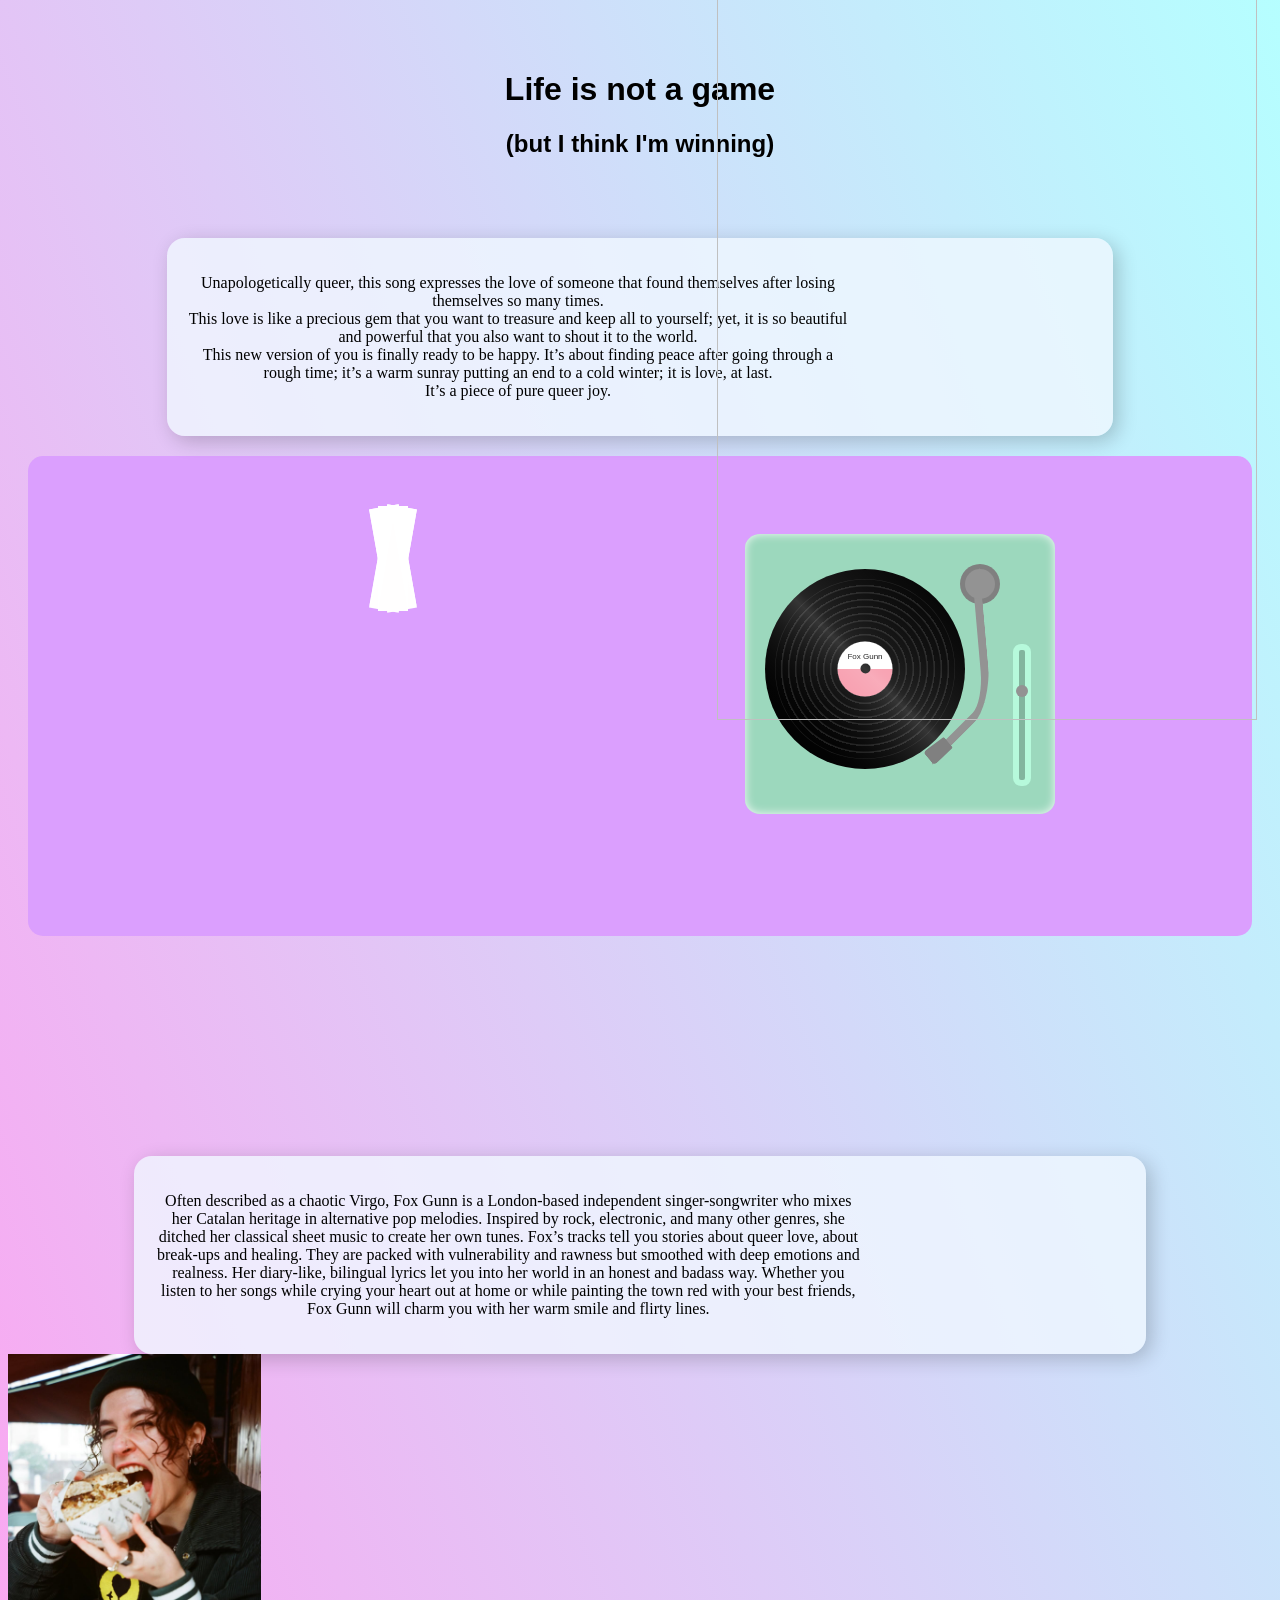
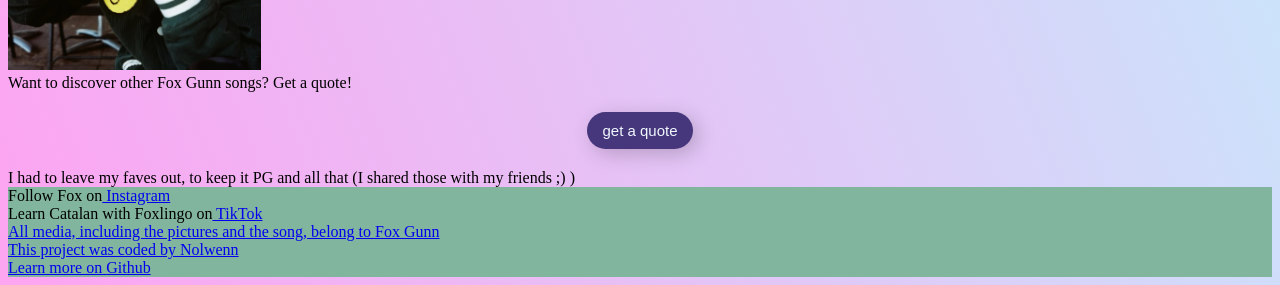
==== copie index pour test.html @ 9e891e28 "Updated HTML structure + CSS styling" ====
<!DOCTYPE html>
<html lang="en">
  <head>
    <meta charset="UTF-8" />
    <meta name="viewport" content="width=device-width, initial-scale=1.0" />
    <title>Life is not a game</title>
    <link rel="stylesheet" href="style.css" />
  </head>
  <body>
    <header>
      <h1>Life is not a game</h1>
      <h2>(but I think I'm winning)</h2>
    </header>
    <div class="intro-container">
      <div class="intro-wrapper">
      <div class="intro">
        <p class="intro-text">Unapologetically queer, this song expresses the love of someone that found themselves 
          after losing themselves so many times. 
          <br>This love is like a precious gem that you want to treasure and keep all to yourself; 
          yet, it is so beautiful and powerful that you also want to shout it to the world. 
          <br>This new version of you is finally ready to be happy.
          It’s about finding peace after going through a rough time; 
          it’s a warm sunray putting an end to a cold winter; it is love, at last.
        <br>It’s a piece of pure queer joy.
        </p>
      </div>
      <div class="intro-picture">
        <img src="https://s3.amazonaws.com/shecodesio-production/uploads/files/000/162/477/original/Untitled_design_%284%29.png?1744026740" alt="" />
      </div>
      </div>
    </div>
    
    <div class="second-part">
      <div class="polaroid-gallery">
      <div class="stack">
        <img class="under1" src="https://s3.amazonaws.com/shecodesio-production/uploads/files/000/162/471/original/2.jpg?1744026020" alt="" />
        <img class="under2" src="https://s3.amazonaws.com/shecodesio-production/uploads/files/000/162/474/original/5.jpg?1744026218" alt="" />
        <img class="cover" src="https://s3.amazonaws.com/shecodesio-production/uploads/files/000/162/470/original/1.jpg?1744025831" alt="" />
      </div>

      <!-- The Modal/Lightbox -->
      <div id="gallery" class="gallery">
        <span class="close cursor" onclick="closeGalleryModal()">&times;</span>
        <div class="gallery-content">
          <div class="my-slides">
            <img src="https://s3.amazonaws.com/shecodesio-production/uploads/files/000/162/470/original/1.jpg?1744025831" />
          </div>
          <div class="my-slides">
            <img src="https://s3.amazonaws.com/shecodesio-production/uploads/files/000/162/471/original/2.jpg?1744026020" />
          </div>
          <div class="my-slides">
            <img src="https://s3.amazonaws.com/shecodesio-production/uploads/files/000/162/472/original/3.png?1744026137" />
          </div>
          <div class="my-slides">
            <img src="https://s3.amazonaws.com/shecodesio-production/uploads/files/000/162/473/original/4.jpg?1744026171" />
          </div>
          <div class="my-slides">
            <img src="https://s3.amazonaws.com/shecodesio-production/uploads/files/000/162/474/original/5.jpg?1744026218" />
          </div>
          <div class="my-slides">
            <img src="https://s3.amazonaws.com/shecodesio-production/uploads/files/000/162/475/original/6.jpg?1744026241" />
          </div>
          <div class="my-slides">
            <img src="https://s3.amazonaws.com/shecodesio-production/uploads/files/000/162/476/original/7.png?1744026422" />
          </div>
          <!-- Next/previous controls -->
          <a class="prev" onclick="plusSlides(-1)">&#10094;</a>
          <a class="next" onclick="plusSlides(1)">&#10095;</a>
        </div>
      </div>
      <div class="record-player">
      <p>Play me!</p>
      <div class="turntable-wrapper">
        <div class="turntable">
          <div class="record">
            <div class="inner"></div>
          </div>
          <div class="overlay"></div>
          <div class="arm-holder">
            <div class="arm-wrapper">
              <div class="arm"></div>
            </div>
          </div>
        </div>
        <div class="slider-container">
          <input
            type="range"
            class="slider"
            min="0"
            max="1"
            step="0.1"
            value="0.7"
          />
        </div>
      </div>
      <div
        data-video="q0MDVqvlvZA"
        data-autoplay="0"
        data-loop="1"
        id="youtube-player"
      ></div>
    </div>
    </div>
    </div>
    
    
    <div class="about-fox">
      <div class="know-fox">
      <p>
        Often described as a chaotic Virgo, Fox Gunn is a London-based independent singer-songwriter who mixes her Catalan heritage in alternative pop melodies. Inspired by rock, electronic, and many other genres, she ditched her classical sheet music to create her own tunes.
        Fox’s tracks tell you stories about queer love, about break-ups and healing. They are packed with vulnerability and rawness but smoothed with deep emotions and realness. Her diary-like, bilingual lyrics let you into her world in an honest and badass way. 
        Whether you listen to her songs while crying your heart out at home or while painting the town red with your best friends, Fox Gunn will charm you with her warm smile and flirty lines. 
      </p>
      </div>
      <div class="end-pic">
        <img src="imgs/6.jpg" alt="" />
    </div>
    <div class="quote-generator">
      <span>Want to discover other Fox Gunn songs? Get a quote!</span>
      <button class="button">get a quote</button>
      <span>I had to leave my faves out, to keep it PG and all that (I shared those with my friends ;) )</span>

    <!-- Pop-up Modal -->
    <div class="modal">
      <div class="modal-content">
        <span class="close">&times;</span>
        <p id="modal-text" class="quote"></p>
        <p id="modal-text-source" class="source"></p>
        <!-- need to add a classe to target it in css -->
      </div>
    </div>
    </div>
    <footer>
      <div class="links">
        <span class="social-links">Follow Fox on<a href="https://www.instagram.com/foxgunnnnn/" target="_blank"> Instagram</a> <br>
        Learn Catalan with Foxlingo on<a href="https://www.tiktok.com/@foxgunnnnn" target="_blank"> TikTok</span>
      </div>
      <div class="copyrights">
        All media, including the pictures and the song, belong to Fox Gunn
      </div>
      <div class="my-info">
        This project was coded by Nolwenn <br> Learn more on <a href="https://github.com/Junodity/Song-challenge" target="_blank">Github</a>
      </div>
    </footer>
  </body>
  <script src="https://www.youtube.com/iframe_api"></script>
  <script>
    //Gallery script
    const gallery = document.querySelector(".gallery");
    const slides = document.querySelectorAll(".my-slides");
    const stack = document.querySelector(".stack");
    let slideIndex = 1;
    showSlides(slideIndex);

    // Next/previous controls
    function plusSlides(n) {
      showSlides((slideIndex += n));
    }

    // Thumbnail image controls
    function currentSlide(n) {
      showSlides((slideIndex = n));
    }

    function showSlides(n) {
      let i;

      if (n > slides.length) {
        slideIndex = 1;
      }
      if (n < 1) {
        slideIndex = slides.length;
      }
      for (i = 0; i < slides.length; i++) {
        slides[i].style.display = "none";
      }

      slides[slideIndex - 1].style.display = "block";
    }

    stack.addEventListener("click", () => {
      gallery.style.display = "flex";
    });
    // Close the Modal
    function closeGalleryModal() {
      gallery.style.display = "none";
    }

    //Record player script
    let state = false;
    let turntable = document.querySelector(".turntable");
    
    let slider = document.querySelector(".slider");
    let record = document.querySelector(".record");
    let arm = document.querySelector(".arm-wrapper");
    let player;

    let rotation = 0;
    let animationFrame;

    // Function to rotate the record smoothly
    function rotateRecord() {
      rotation += 2.5; // Adjust speed if needed
      record.style.transform = `rotate(${rotation}deg)`;
      animationFrame = requestAnimationFrame(rotateRecord);
    }

    function onYouTubeIframeAPIReady() {
      const playerContainer = document.getElementById("youtube-player");

      player = new YT.Player("youtube-player", {
        height: "0",
        width: "0",
        videoId: playerContainer.dataset.video,
        playerVars: {
  autoplay: 0,
  loop: 1,
  modestbranding: 1,
  rel: 0,
  playsinline: 1,
},
        // events: {
        //   onReady: onPlayerReady,
        //   onStateChange: onPlayerStateChange,
        // },
      });
    }
//     function onPlayerReady(event) {
//   console.log("YouTube Player is ready.");
// }

// function onPlayerStateChange(event) {
//   console.log("Player state changed to:", event.data);
// }

    turntable.addEventListener("click", () => {
      if (!state) {
        arm.classList.add("play");
player.playVideo();
rotateRecord(); // Start rotating the record
      } else {
        arm.classList.remove("play");
        player.pauseVideo();
        cancelAnimationFrame(animationFrame); // Stop rotation but keep position
      }
      state = !state;
    });

    // Adjust volume with slider
    slider.addEventListener("input", (e) => {
  if (player && typeof player.setVolume === "function") {
    player.setVolume(Number(e.target.value) * 100); // YouTube volume goes from 0 to 100
  }
});

    //quote generator script
    const modal = document.querySelector(".modal");
        const modalText = document.querySelector(".quote");
        const modalTextSource = document.querySelector(".source");
        const closeQuoteModal = document.querySelector(".close");
        const button = document.querySelector(".button");
        let quotes = [
          "Començo a pensar que m'ha fet un embruix<br><span style='color: gray;'>(I'm starting to think she's cast a spell on me)</span>",
          `Always at the casino, but the only thing I'm trying to win tonight is <br> you
      `,
          `She says she wants to learn my language <br>
          Yo te doy una clase privada, mi amor
          <br> (I'll give you a private lesson, my love)
          <br> But I'll be out the door in the morning
          `,
          `Just a bite won't be enough
          <br> I want that movie typе of love
          `,
          `I think I loved you like there was no tomorrow
          <br> But now it's time to love like there is
          `,
          `Now I've got so much love to give
          <br> But I can't find the one to give it all to all to
          <br> I'll share it bit by bit
          <br> I got some for you and you, and you, and you…
          `,
          `I was never good at goodbyes
          <br> Now I've hurt my wrist from all this waving`,

          "When my soul was in the lost and found <br> You came along to claim it",
        ];

        let sources = [
        "Listen to Crush on <a href= 'https://open.spotify.com/intl-fr/track/5gPKKLIHcsJ4sxzfgiBlGr?si=add30ce55c4447af' target='_blank'> Spotify</a>", 
        "Listen to Use me Properly on <a href= 'https://open.spotify.com/intl-fr/track/4ARvjWJ9UUxEiw3GJYao8D?si=1fe31c43ff1c4850' target='_blank'> Spotify</a>", 
        "Listen to IDON’TWANTTHISBUTIWANTHER on <a href= 'https://open.spotify.com/intl-fr/track/0q8x1YAG8t69IshzffO3LB?si=39b3df18ccf3420d' target='_blank'> Spotify</a>",
        "Listen to Dessert on <a href= 'https://open.spotify.com/intl-fr/track/1Nfs6XsZ3XdBvFxF7w5UfS?si=4a78217caa5a4ced' target='_blank'> Spotify</a>", 
        "Listen to Pottery on <a href= 'https://open.spotify.com/intl-fr/track/6bqXuG2HwpsqOXGPwgAKid?si=bf60328051594c9f' target='_blank'> Spotify</a>",
        "Listen to All my lovers hate each other on <a href= 'https://open.spotify.com/intl-fr/track/1SFqJaeW9oxLlNZsnKJmiu?si=0e3427e8b2134d66' target='_blank'> Spotify</a>", 
        "Listen to Reckless on <a href= 'https://open.spotify.com/intl-fr/track/0QnKtJW0k4iRXZNWnUlOK5?si=89ddca5cc8354f08' target='_blank'> Spotify</a>",
        "Listen to (You make me feel like) A natural woman on <a href= 'https://open.spotify.com/intl-fr/track/4JTO51SYpsAeHYqKAKQcX3?si=555047b550cb493e' target='_blank'> Spotify</a>"];

        let seenQuotes = [];

        button.addEventListener("click", () => {
          if (seenQuotes.length === quotes.length) {
            seenQuotes = [];
          }

          let newQuote;
          do {
            newQuote = quotes[Math.floor(Math.random() * quotes.length)];
          } while (seenQuotes.includes(newQuote)); // Keep generating until it's a new quote
          seenQuotes.push(newQuote); // Add to seen quotes
          modalText.innerHTML = newQuote;
          const quoteIndex = quotes.indexOf(newQuote);
          modalTextSource.innerHTML = sources[quoteIndex];
          modal.style.display = "flex";
        });

        // Close modal
        closeQuoteModal.addEventListener("click", () => {
          modal.style.display = "none";
        });

        // Close modal when clicking outside the modal-content
        window.addEventListener("click", (e) => {
          if (e.target === modal) {
            modal.style.display = "none";
          }
        });
  </script>
</html>
---- style.css ----
body {
  background: linear-gradient(
    68.6deg,
    rgb(252, 165, 241) 1.8%,
    rgb(181, 255, 255) 100.5%
  );
  overflow-x: hidden;
}

h1,
h2 {
  font-family: "Franklin Gothic Medium", "Arial Narrow", Arial, sans-serif;
  text-align: center;
}
h1 {
  /* margin-top: 80px; */
  padding-top: 50px;
}
h2 {
  margin-bottom: 80px;
}

.second-part {
  background-color: #db9ffe; /* light pastel purple, or any color you want */
  padding-bottom: 120px;
  margin: 20px;
  border-radius: 15px;
}

.intro-container {
  display: flex;
  justify-content: center;
  align-items: flex-end; /* or center if you want vertical centering too */
  width: 100%;
}

.intro-wrapper {
  position: relative;
  display: inline-block;
  margin: 0 auto;
  width: fit-content;
}

.intro {
  background-color: rgba(240, 248, 255, 0.8);
  border-radius: 18px;
  margin: 0 auto;
  max-width: 80%;
  height: fit-content;
  box-shadow: 5px 5px 20px rgba(0, 0, 0, 0.2);
  padding: 0;
  overflow: hidden; /* hide any overflow */
  /*changer la couleur pour qque chose de plus doux?*/
}

.intro-text {
  text-align: center;
  max-width: 70%;
  padding: 20px;
}

.intro-picture {
  position: absolute;
  bottom: -288px;
  right: -25px; /* Adjust this to overlap nicely */
  z-index: 2;
}

.intro-picture img {
  height: 960px;
  width: 540px;
}
/*Gallery styling*/
.stack {
  position: relative;
  top: 50px;
  left: 350px;
  width: 300px;
  height: 300px;
  transition: all ease-in-out 0.5s;
}
.stack img {
  position: absolute;
  max-width: 300px;
  max-height: 300px;
  border: solid 15px #ffffff;
  border-bottom: solid 90px #fffefe;
}

.cover {
  border: solid 15px #eaeaea;
  border-bottom: solid 90px #eaeaea;
  transition: all ease-in-out 0.5s;
}
.no-show {
  display: none;
}
.under1 {
  transform: rotate(-10deg);
  transition: all ease-in-out 0.5s;
}

.under2 {
  transform: rotate(10deg);
  transition: all ease-in-out 0.5s;
}
.stack:hover {
  transform: scale(1.1);
  cursor: pointer;
  transition: all ease-in-out 0.5s;
}

.stack:hover .under1 {
  transform: rotate(-15deg);
  transition: all ease-in-out 0.5s;
  /* add shadows? */
}

.stack:hover .under2 {
  transform: rotate(15deg);
  transition: all ease-in-out 0.5s;
}

/* The Modal (background) */
.gallery {
  display: none; /* Keep it hidden initially */
  position: fixed;
  z-index: 1000;
  left: 50%;
  top: 50%;
  width: 100%;
  height: 100%;
  background-color: rgba(0, 0, 0, 0.279);
  transform: translate(-50%, -50%); /* Centering fix */
  /* display: flex;
  align-items: center;
  justify-content: center; */
}
.gallery-content {
  display: flex;
  align-items: center;
  justify-content: center;
  width: 100vw; /* Full viewport width */
  height: 100vh; /* Full viewport height */
  position: fixed; /* Ensures it stays in place */
  top: 0;
  left: 0;
}
/* Modal Content */
.gallery-content img {
  display: flex;
  align-items: center;
  justify-content: center;
  max-width: 95%;
  max-height: 95vh;
  /* object-fit: contain; */
}

/* The Close Button */
.close {
  color: white;
  position: absolute;
  top: 10px;
  right: 25px;
  font-size: 35px;
  font-weight: bold;
  cursor: pointer;
  z-index: 1000;
}

.close:hover,
.close:focus {
  color: #999;
  text-decoration: none;
  cursor: pointer;
}

.prev,
.next {
  cursor: pointer;
  position: absolute;
  top: 50%;
  transform: translateY(-50%);
  width: auto;
  padding: 16px;
  color: white;
  font-weight: bold;
  font-size: 20px;
  transition: 0.6s ease;
  border-radius: 3px;
  user-select: none;
  -webkit-user-select: none;
  background-color: rgba(0, 0, 0, 0.5);
}
.prev {
  left: 10px;
}

.next {
  right: 10px;
}

/*Record player styling*/
.record-player p {
  position: relative;
  top: -80px;
  padding-bottom: 10px;
  text-align: center;
}
.turntable-wrapper {
  position: absolute;
  width: 310px;
  height: 280px;
  left: 50%;
  top: 150%;
  transform: translate(-50%, -50%);
  cursor: pointer;
}

.record-player {
  position: relative;
  top: -140px;
  left: 260px;
}
.turntable {
  position: absolute;
  left: 50%;
  top: 50%;
  transform: translate(-50%, -50%);
  width: 310px;
  height: 280px;
  background: #9cd8bd;
  border-radius: 5%;
  box-shadow: inset 0 0 10px rgba(255, 255, 255, 0.893);
}

.record {
  position: absolute;
  left: 20px;
  top: 35px;
  width: 200px;
  height: 200px;
  background: black;
  border-radius: 50%;
}

.record::before {
  content: "";
  left: 50%;
  top: 50%;
  transform: translate(-50%, -50%);
  position: absolute;
  width: 180px;
  height: 180px;
  background: repeating-radial-gradient(
    black,
    black 5px,
    #1c1c1c 6px,
    #1c1c1c 7px
  );
  border-radius: 50%;
}

.overlay {
  content: "";
  left: 20px;
  top: 35px;
  position: absolute;
  width: 200px;
  height: 200px;
  background: linear-gradient(
    45deg,
    transparent,
    40%,
    rgba(255, 255, 255, 0.208),
    60%,
    transparent
  );
  border-radius: 50%;
}

.inner {
  position: absolute;
  left: 50%;
  top: 50%;
  transform: translate(-50%, -50%);
  width: 55px;
  height: 55px;
  background: linear-gradient(white, white 50%, #f796a8 50%, #f796a8);
  border-radius: 50%;
}

.inner::before {
  content: "";
  position: absolute;
  left: 50%;
  top: 50%;
  transform: translate(-50%, -50%);
  width: 10px;
  height: 10px;
  background: black;
  border-radius: 50%;
}

.inner::after {
  content: "Fox Gunn";
  width: 55px;
  text-align: center;
  font-family: sans-serif;
  font-size: 8px;
  position: absolute;
  left: 50%;
  top: 10px;
  transform: translateX(-50%);
}

.arm-holder {
  position: absolute;
  width: 40px;
  height: 40px;
  background: gray;
  border-radius: 50%;
  right: 55px;
  top: 30px;
}

.arm-holder::after {
  content: "";
  position: absolute;
  top: 50%;
  left: 50%;
  transform: translate(-50%, -50%);
  width: 30px;
  height: 30px;
  background: #939393;
  border-radius: 50%;
}
.arm-wrapper {
  position: absolute;
  top: 10px;
  right: 8px;
  width: 100px;
  height: 120px;
  transform-origin: top;
  transform: rotate(-25deg);
  transition: 1s;
}
.arm {
  position: absolute;
  right: 13px;
  width: 60px;
  top: 10px;
  height: 110px;
  border: 10px solid #939393;
  transform: skew(-20deg, -20deg);
  transform-origin: top right;
  border-left-color: transparent;
  border-top-color: transparent;
  border-radius: 0 0 30% 0;
}

.arm::before {
  content: "";
  position: absolute;
  width: 20px;
  height: 30px;
  background: gray;
  transform: skew(20deg, 20deg) rotate(75deg);
  top: 98px;
  left: -10px;
  border-radius: 20%;
  clip-path: polygon(10% 0%, 90% 0%, 100% 100%, 0% 100%);
}

.slider {
  appearance: none;
  transform: rotate(-90deg);
  width: 130px;
  height: 6px;
  position: absolute;
  right: -40px;
  top: 170px;
  background-color: #82b59e;
  border-radius: 8px;
  border: 6px solid #b6f9db;
  cursor: pointer;
}
::-webkit-slider-thumb {
  appearance: none;
  height: 12px;
  width: 12px;
  background-color: #939393;
  cursor: pointer;
  border-radius: 50%;
}

.play {
  transform: rotate(0deg);
  transform-origin: top;
  transition: 1s;
}

.end-pic img {
  width: 20%;
  height: 20%;
  right: 20px;
}

.know-fox {
  background-color: rgba(240, 248, 255, 0.8);
  border-radius: 18px;
  margin: 0 auto;
  margin-top: 220px;
  max-width: 80%;
  height: fit-content;
  box-shadow: 5px 5px 20px rgba(0, 0, 0, 0.2);
  padding: 0;
  overflow: hidden; /* hide any overflow */
  /*changer la couleur pour qque chose de plus doux?*/
}

.know-fox p {
  text-align: center;
  max-width: 70%;
  padding: 20px;
}

/*Quote Generator styling*/
button {
  display: block;
  margin: 20px auto;
  background-color: #46367b;
  color: #f0f8ff;
  font-size: 15px;
  padding: 10px 15px;
  border: none;
  border-radius: 20px;
  box-shadow: 5px 5px 20px rgba(0, 0, 0, 0.2);
  transition: all 200ms ease-in-out;
  font-family: Helvetica, Arial, sans-serif;
}

button:hover {
  color: #46367b;
  background-color: rgba(240, 248, 255, 0.4);
  cursor: pointer;
}

/* Modal styles */
.modal {
  display: none; /* Hidden by default */
  position: fixed;
  top: 0;
  left: 0;
  width: 100%;
  height: 100%;
  background-color: rgba(0, 0, 0, 0.8);
  justify-content: center;
  align-items: center;
  z-index: 1000;
}

.modal-content {
  display: flex;
  align-items: center;
  justify-content: center;
  background: white;
  border-radius: 10px;
  width: 50%;
  overflow: hidden;
}

.modal-content p {
  padding: 20px;
  /* max-width: 50%; */
  text-align: center;
  margin: 0;
  overflow-y: auto;
}

.close {
  position: absolute;
  top: 10px;
  right: 10px;
  font-size: 24px;
  color: white;
  cursor: pointer;
}
.quote {
  color: blueviolet;
  /* text-align: center; */
}

.source {
  color: red;
  display: flex;
  justify-content: flex-end;
}

footer {
  background-color: #82b59e;
  margin: 0;
  padding: 0;
}
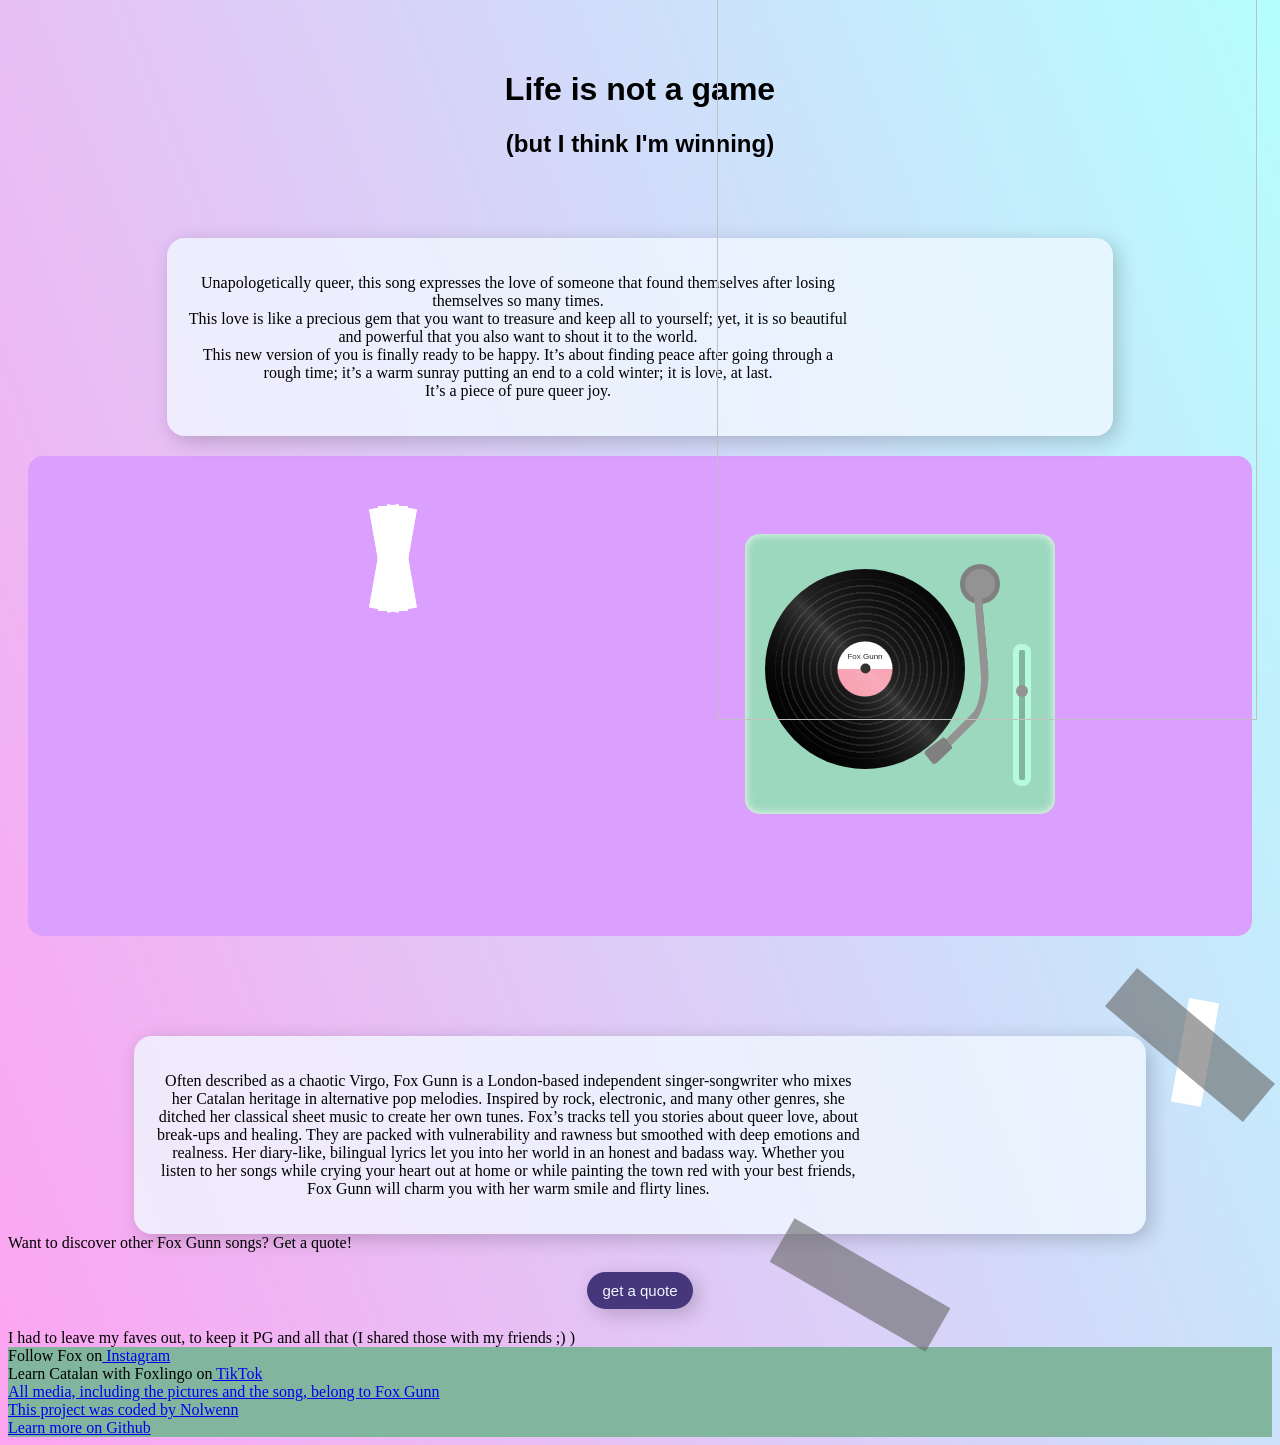
==== commit 7621eab3: "modified .end-pic and styled it" ====
--- a/copie index pour test.html
+++ b/copie index pour test.html
@@ -113,7 +113,7 @@
       </p>
       </div>
       <div class="end-pic">
-        <img src="imgs/6.jpg" alt="" />
+        <img src="https://s3.amazonaws.com/shecodesio-production/uploads/files/000/162/582/original/my_muse__I_think_it%E2%80%99s_time_we_call_it_truce%E2%80%A6_-__karu_borge.jpg?1744117217" alt="" />
     </div>
     <div class="quote-generator">
       <span>Want to discover other Fox Gunn songs? Get a quote!</span>
--- a/style.css
+++ b/style.css
@@ -401,16 +401,40 @@
 }
 
 .end-pic img {
-  width: 20%;
-  height: 20%;
-  right: 20px;
-}
-
+  position: absolute;
+  right: 70px;
+  top: 1000px;
+  max-width: 330px;
+  max-height: 330px;
+  border: solid 15px #ffffff;
+  border-bottom: solid 90px #fffefe;
+  transform: rotate(10deg);
+}
+.end-pic::before,
+.end-pic::after {
+  content: "";
+  position: absolute;
+  height: 50px;
+  width: 180px;
+  background-color: rgba(102, 102, 102, 0.6);
+  transform: rotate(40deg);
+}
+.end-pic::before {
+  top: 1020px;
+  right: 0px;
+  z-index: 2;
+}
+.end-pic::after {
+  top: 1260px;
+  right: 330px;
+  z-index: 2;
+  transform: rotate(30deg);
+}
 .know-fox {
   background-color: rgba(240, 248, 255, 0.8);
   border-radius: 18px;
   margin: 0 auto;
-  margin-top: 220px;
+  margin-top: 100px;
   max-width: 80%;
   height: fit-content;
   box-shadow: 5px 5px 20px rgba(0, 0, 0, 0.2);
@@ -486,6 +510,7 @@
   color: white;
   cursor: pointer;
 }
+
 .quote {
   color: blueviolet;
   /* text-align: center; */
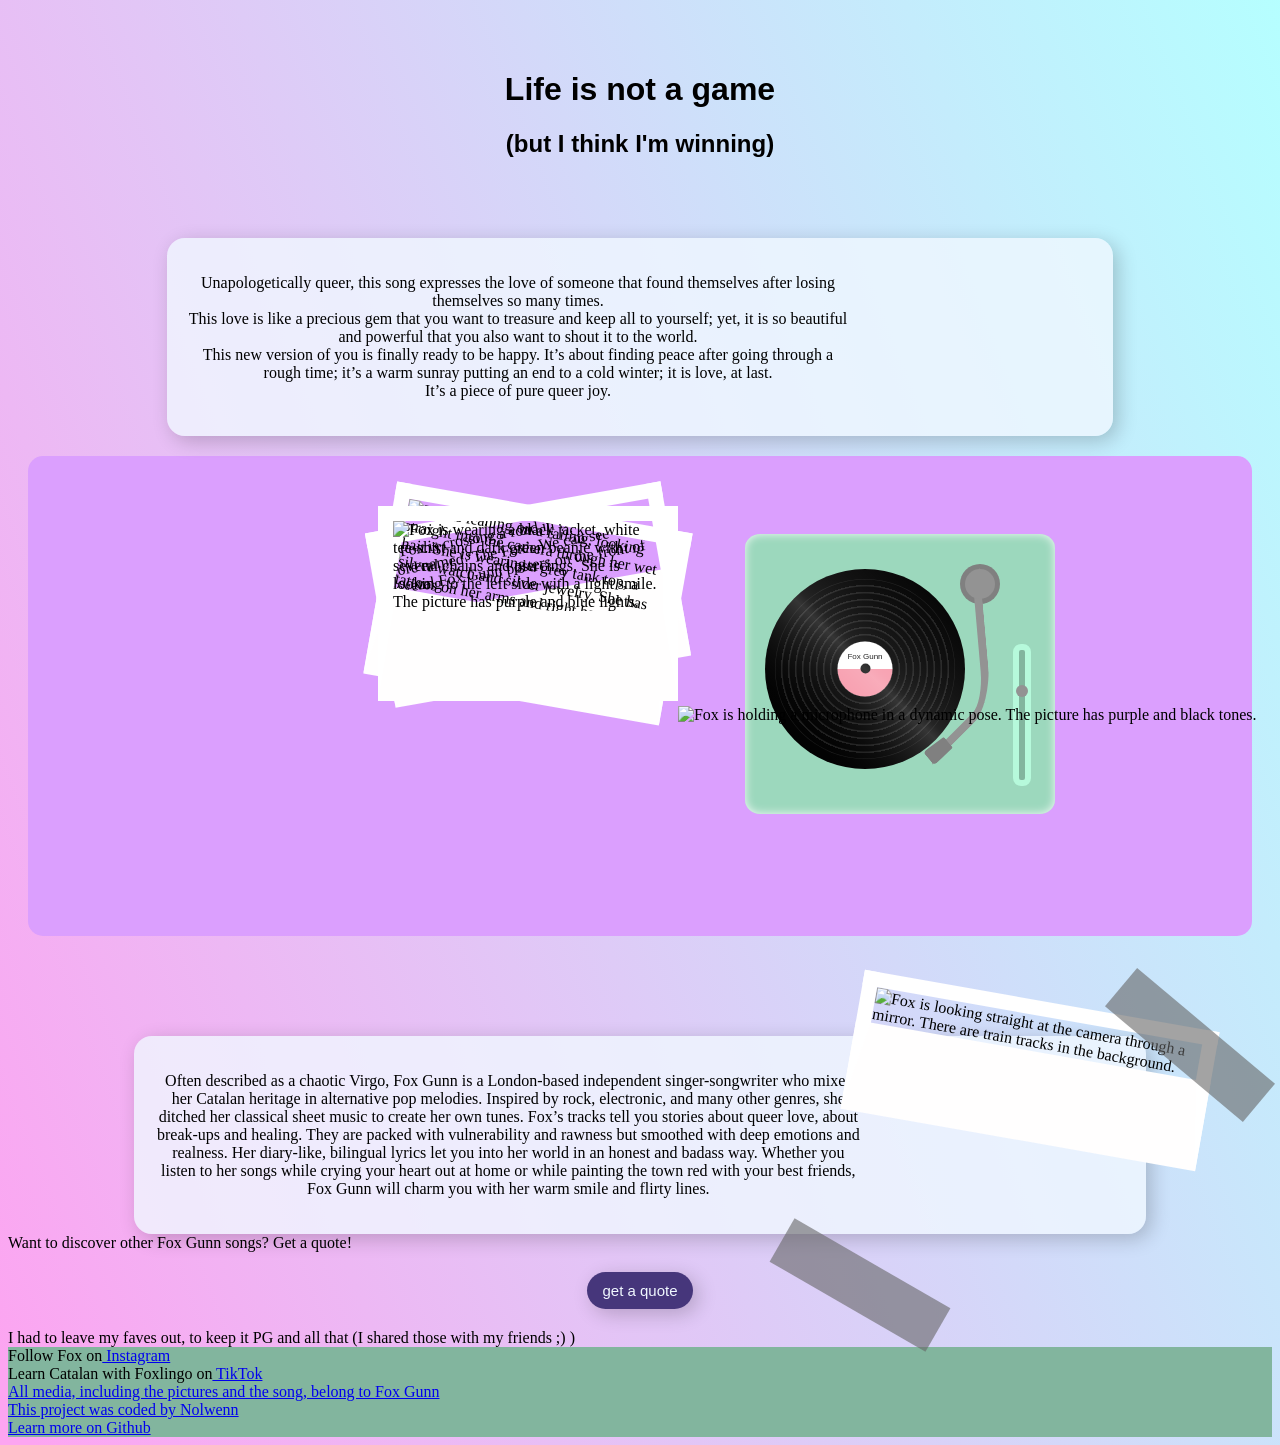
==== commit ea732159: "Added alt desc for each picture" ====
--- a/copie index pour test.html
+++ b/copie index pour test.html
@@ -25,7 +25,7 @@
         </p>
       </div>
       <div class="intro-picture">
-        <img src="https://s3.amazonaws.com/shecodesio-production/uploads/files/000/162/477/original/Untitled_design_%284%29.png?1744026740" alt="" />
+        <img src="https://s3.amazonaws.com/shecodesio-production/uploads/files/000/162/477/original/Untitled_design_%284%29.png?1744026740" alt="Fox is holding a microphone in a dynamic pose. The picture has purple and black tones." />
       </div>
       </div>
     </div>
@@ -33,9 +33,9 @@
     <div class="second-part">
       <div class="polaroid-gallery">
       <div class="stack">
-        <img class="under1" src="https://s3.amazonaws.com/shecodesio-production/uploads/files/000/162/471/original/2.jpg?1744026020" alt="" />
-        <img class="under2" src="https://s3.amazonaws.com/shecodesio-production/uploads/files/000/162/474/original/5.jpg?1744026218" alt="" />
-        <img class="cover" src="https://s3.amazonaws.com/shecodesio-production/uploads/files/000/162/470/original/1.jpg?1744025831" alt="" />
+        <img class="under1" src="https://s3.amazonaws.com/shecodesio-production/uploads/files/000/162/471/original/2.jpg?1744026020" alt="Fox is crossing a road in front of a store named ‘The Fox’. We can see several Fox Gunn posters on the front of the shop." />
+        <img class="under2" src="https://s3.amazonaws.com/shecodesio-production/uploads/files/000/162/474/original/5.jpg?1744026218" alt="Fox is leaning on a railing, looking straight into the camera through her wet hair. She is wearing a grey tank top, a silver watch and silver jewelry. She has tattoos on her arms and right hand." />
+        <img class="cover" src="https://s3.amazonaws.com/shecodesio-production/uploads/files/000/162/470/original/1.jpg?1744025831" alt="Fox is wearing a black jacket, white tee-shirt and dark green beanie with several chains and piercings. She is looking to the left side with a light smile. The picture has purple and blue lights." />
       </div>
 
       <!-- The Modal/Lightbox -->
@@ -43,25 +43,25 @@
         <span class="close cursor" onclick="closeGalleryModal()">&times;</span>
         <div class="gallery-content">
           <div class="my-slides">
-            <img src="https://s3.amazonaws.com/shecodesio-production/uploads/files/000/162/470/original/1.jpg?1744025831" />
-          </div>
-          <div class="my-slides">
-            <img src="https://s3.amazonaws.com/shecodesio-production/uploads/files/000/162/471/original/2.jpg?1744026020" />
-          </div>
-          <div class="my-slides">
-            <img src="https://s3.amazonaws.com/shecodesio-production/uploads/files/000/162/472/original/3.png?1744026137" />
-          </div>
-          <div class="my-slides">
-            <img src="https://s3.amazonaws.com/shecodesio-production/uploads/files/000/162/473/original/4.jpg?1744026171" />
-          </div>
-          <div class="my-slides">
-            <img src="https://s3.amazonaws.com/shecodesio-production/uploads/files/000/162/474/original/5.jpg?1744026218" />
-          </div>
-          <div class="my-slides">
-            <img src="https://s3.amazonaws.com/shecodesio-production/uploads/files/000/162/475/original/6.jpg?1744026241" />
-          </div>
-          <div class="my-slides">
-            <img src="https://s3.amazonaws.com/shecodesio-production/uploads/files/000/162/476/original/7.png?1744026422" />
+            <img src="https://s3.amazonaws.com/shecodesio-production/uploads/files/000/162/470/original/1.jpg?1744025831" alt="Fox is wearing a black jacket, white tee-shirt and dark green beanie with several chains and piercings. She is looking to the left side with a light smile. The picture has purple and blue lights." />
+          </div>
+          <div class="my-slides">
+            <img src="https://s3.amazonaws.com/shecodesio-production/uploads/files/000/162/471/original/2.jpg?1744026020" alt="Fox is crossing a road in front of a store named ‘The Fox’. We can see several Fox Gunn posters on the front of the shop."/>
+          </div>
+          <div class="my-slides">
+            <img src="https://s3.amazonaws.com/shecodesio-production/uploads/files/000/162/472/original/3.png?1744026137" alt="The singer is blurred in the background. We can see her hand wearing several rings rested on a microphone pole."/>
+          </div>
+          <div class="my-slides">
+            <img src="https://s3.amazonaws.com/shecodesio-production/uploads/files/000/162/473/original/4.jpg?1744026171" alt="Fox is leaning backward on a bed while her girlfriend films her with a vintage camera. There is a caption saying “I told my therapist about you” at the bottom of the picture." />
+          </div>
+          <div class="my-slides">
+            <img src="https://s3.amazonaws.com/shecodesio-production/uploads/files/000/162/474/original/5.jpg?1744026218" alt="Fox is leaning on a railing, looking straight into the camera through her wet hair. She is wearing a grey tank top, a silver watch and silver jewelry. She has tattoos on her arms and right hand." />
+          </div>
+          <div class="my-slides">
+            <img src="https://s3.amazonaws.com/shecodesio-production/uploads/files/000/162/475/original/6.jpg?1744026241" alt="Fox has her mouth wide opened and is eating a bagel. She is wearing a black beanie and green velvet jacket with a yellow patch."/>
+          </div>
+          <div class="my-slides">
+            <img src="https://s3.amazonaws.com/shecodesio-production/uploads/files/000/162/476/original/7.png?1744026422" alt="The singer and two musicians are smiling after a concert with the public in the background."/>
           </div>
           <!-- Next/previous controls -->
           <a class="prev" onclick="plusSlides(-1)">&#10094;</a>
@@ -113,7 +113,7 @@
       </p>
       </div>
       <div class="end-pic">
-        <img src="https://s3.amazonaws.com/shecodesio-production/uploads/files/000/162/582/original/my_muse__I_think_it%E2%80%99s_time_we_call_it_truce%E2%80%A6_-__karu_borge.jpg?1744117217" alt="" />
+        <img src="https://s3.amazonaws.com/shecodesio-production/uploads/files/000/162/582/original/my_muse__I_think_it%E2%80%99s_time_we_call_it_truce%E2%80%A6_-__karu_borge.jpg?1744117217" alt="Fox is looking straight at the camera through a mirror. There are train tracks in the background." />
     </div>
     <div class="quote-generator">
       <span>Want to discover other Fox Gunn songs? Get a quote!</span>
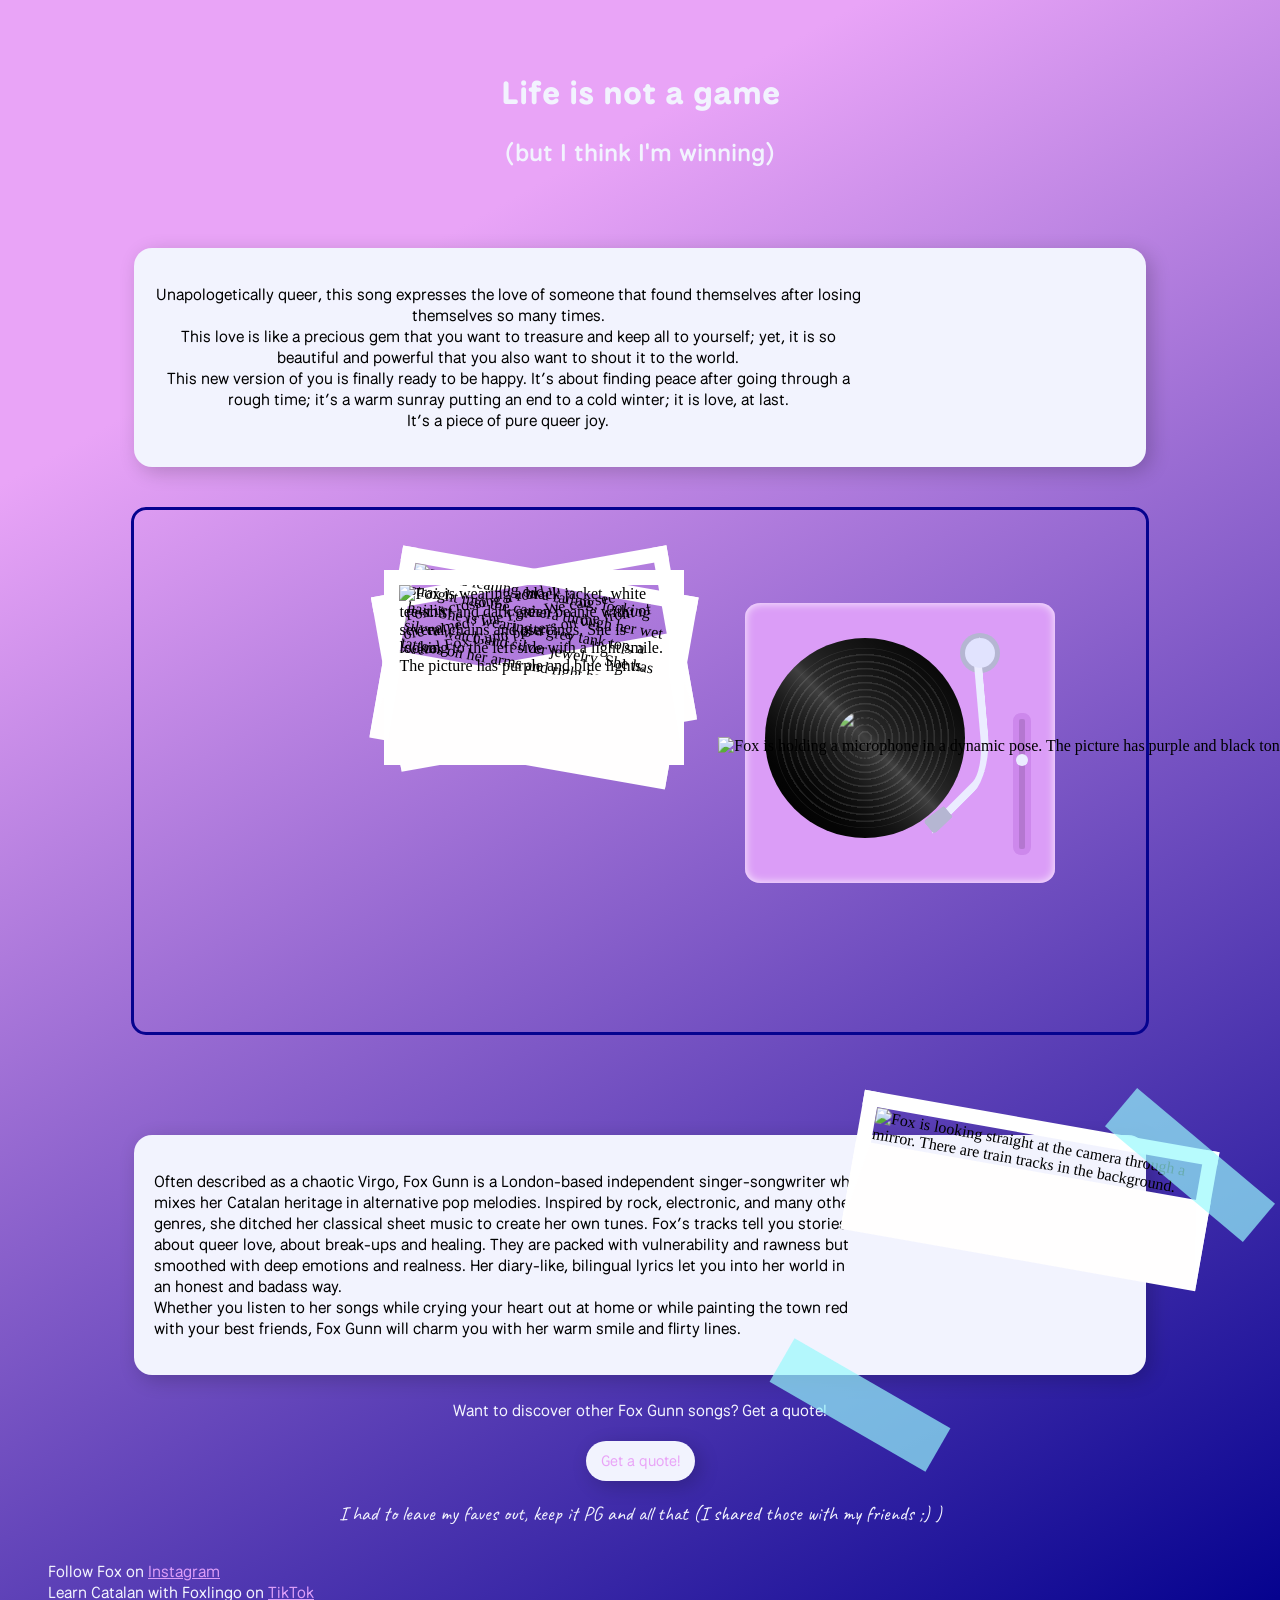
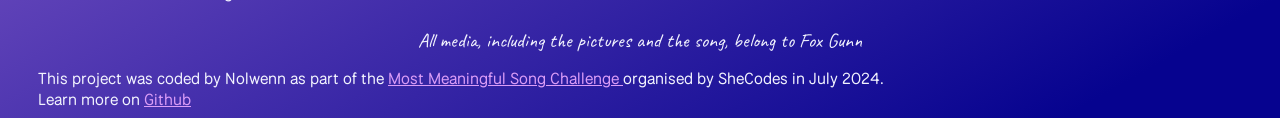
==== commit 14114203: "Updated style & added gallery picture links - added insta links to pictures - updated fonts - update" ====
--- a/copie index pour test.html
+++ b/copie index pour test.html
@@ -5,16 +5,20 @@
     <meta name="viewport" content="width=device-width, initial-scale=1.0" />
     <title>Life is not a game</title>
     <link rel="stylesheet" href="style.css" />
+    <link rel="preconnect" href="https://fonts.googleapis.com">
+<link rel="preconnect" href="https://fonts.gstatic.com" crossorigin>
+<link href="https://fonts.googleapis.com/css2?family=Caveat:wght@400..700&family=National+Park:wght@200..800&display=swap" rel="stylesheet">
   </head>
   <body>
     <header>
-      <h1>Life is not a game</h1>
-      <h2>(but I think I'm winning)</h2>
+      <h1 class="national-park-title">Life is not a game</h1>
+      <h2 class="national-park-subtitle">(but I think I'm winning)</h2>
     </header>
     <div class="intro-container">
       <div class="intro-wrapper">
       <div class="intro">
-        <p class="intro-text">Unapologetically queer, this song expresses the love of someone that found themselves 
+        <p class="intro-text national-park-main-text">
+          Unapologetically queer, this song expresses the love of someone that found themselves 
           after losing themselves so many times. 
           <br>This love is like a precious gem that you want to treasure and keep all to yourself; 
           yet, it is so beautiful and powerful that you also want to shout it to the world. 
@@ -43,25 +47,37 @@
         <span class="close cursor" onclick="closeGalleryModal()">&times;</span>
         <div class="gallery-content">
           <div class="my-slides">
-            <img src="https://s3.amazonaws.com/shecodesio-production/uploads/files/000/162/470/original/1.jpg?1744025831" alt="Fox is wearing a black jacket, white tee-shirt and dark green beanie with several chains and piercings. She is looking to the left side with a light smile. The picture has purple and blue lights." />
-          </div>
-          <div class="my-slides">
-            <img src="https://s3.amazonaws.com/shecodesio-production/uploads/files/000/162/471/original/2.jpg?1744026020" alt="Fox is crossing a road in front of a store named ‘The Fox’. We can see several Fox Gunn posters on the front of the shop."/>
-          </div>
-          <div class="my-slides">
-            <img src="https://s3.amazonaws.com/shecodesio-production/uploads/files/000/162/472/original/3.png?1744026137" alt="The singer is blurred in the background. We can see her hand wearing several rings rested on a microphone pole."/>
-          </div>
-          <div class="my-slides">
-            <img src="https://s3.amazonaws.com/shecodesio-production/uploads/files/000/162/473/original/4.jpg?1744026171" alt="Fox is leaning backward on a bed while her girlfriend films her with a vintage camera. There is a caption saying “I told my therapist about you” at the bottom of the picture." />
-          </div>
-          <div class="my-slides">
-            <img src="https://s3.amazonaws.com/shecodesio-production/uploads/files/000/162/474/original/5.jpg?1744026218" alt="Fox is leaning on a railing, looking straight into the camera through her wet hair. She is wearing a grey tank top, a silver watch and silver jewelry. She has tattoos on her arms and right hand." />
-          </div>
-          <div class="my-slides">
-            <img src="https://s3.amazonaws.com/shecodesio-production/uploads/files/000/162/475/original/6.jpg?1744026241" alt="Fox has her mouth wide opened and is eating a bagel. She is wearing a black beanie and green velvet jacket with a yellow patch."/>
-          </div>
-          <div class="my-slides">
-            <img src="https://s3.amazonaws.com/shecodesio-production/uploads/files/000/162/476/original/7.png?1744026422" alt="The singer and two musicians are smiling after a concert with the public in the background."/>
+            <a href="https://www.instagram.com/p/DGygYgtO-hz/?img_index=1" target="_blank"><img src="https://s3.amazonaws.com/shecodesio-production/uploads/files/000/162/470/original/1.jpg?1744025831" alt="Fox is wearing a black jacket, white tee-shirt and dark green beanie with several chains and piercings. She is looking to the left side with a light smile. The picture has purple and blue lights." />
+            </a>
+            
+          </div>
+          <div class="my-slides">
+            <a href="https://www.instagram.com/p/C7wyWbQoWf8/?img_index=1" target="_blank"><img src="https://s3.amazonaws.com/shecodesio-production/uploads/files/000/162/471/original/2.jpg?1744026020" alt="Fox is crossing a road in front of a store named ‘The Fox’. We can see several Fox Gunn posters on the front of the shop."/>
+            </a>
+          </div>
+          <div class="my-slides">
+            <a href="https://www.instagram.com/p/C33MuTHrui9/?img_index=3" target="_blank"><img src="https://s3.amazonaws.com/shecodesio-production/uploads/files/000/162/472/original/3.png?1744026137" alt="The singer is blurred in the background. We can see her hand wearing several rings rested on a microphone pole."/>
+            </a>
+          </div>
+          <div class="my-slides">
+            <a href="https://www.instagram.com/p/C8M8JNitvyw/?img_index=1" target="_blank"> <img src="https://s3.amazonaws.com/shecodesio-production/uploads/files/000/162/473/original/4.jpg?1744026171" alt="Fox is leaning backward on a bed while her girlfriend films her with a vintage camera. There is a caption saying “I told my therapist about you” at the bottom of the picture." />
+            </a>
+           
+          </div>
+          <div class="my-slides">
+            <a href="https://www.instagram.com/p/C74JHUhNrBP/?img_index=1" target="_blank"><img src="https://s3.amazonaws.com/shecodesio-production/uploads/files/000/162/474/original/5.jpg?1744026218" alt="Fox is leaning on a railing, looking straight into the camera through her wet hair. She is wearing a grey tank top, a silver watch and silver jewelry. She has tattoos on her arms and right hand." />
+            </a>
+            
+          </div>
+          <div class="my-slides">
+            <a href="https://www.instagram.com/p/C5HUve2tJ4E/?img_index=4" target="_blank"><img src="https://s3.amazonaws.com/shecodesio-production/uploads/files/000/162/475/original/6.jpg?1744026241" alt="Fox has her mouth wide opened and is eating a bagel. She is wearing a black beanie and green velvet jacket with a yellow patch."/>
+            </a>
+            
+          </div>
+          <div class="my-slides">
+            <a href="https://www.instagram.com/foxgunnnnn/" target="_blank"><img src="https://s3.amazonaws.com/shecodesio-production/uploads/files/000/162/476/original/7.png?1744026422" alt="The singer and two musicians are smiling after a concert with the public in the background."/>
+            </a>
+            
           </div>
           <!-- Next/previous controls -->
           <a class="prev" onclick="plusSlides(-1)">&#10094;</a>
@@ -69,11 +85,13 @@
         </div>
       </div>
       <div class="record-player">
-      <p>Play me!</p>
+      <p class="caveat-handwritten">Play me!</p>
       <div class="turntable-wrapper">
         <div class="turntable">
           <div class="record">
-            <div class="inner"></div>
+            <div class="inner">
+              <img src="https://s3.amazonaws.com/shecodesio-production/uploads/files/000/162/851/original/linag.jpg?1744373736" alt="life is not a game cover picture"/>
+            </div>
           </div>
           <div class="overlay"></div>
           <div class="arm-holder">
@@ -106,19 +124,25 @@
     
     <div class="about-fox">
       <div class="know-fox">
-      <p>
-        Often described as a chaotic Virgo, Fox Gunn is a London-based independent singer-songwriter who mixes her Catalan heritage in alternative pop melodies. Inspired by rock, electronic, and many other genres, she ditched her classical sheet music to create her own tunes.
-        Fox’s tracks tell you stories about queer love, about break-ups and healing. They are packed with vulnerability and rawness but smoothed with deep emotions and realness. Her diary-like, bilingual lyrics let you into her world in an honest and badass way. 
-        Whether you listen to her songs while crying your heart out at home or while painting the town red with your best friends, Fox Gunn will charm you with her warm smile and flirty lines. 
+      <p class="national-park-main-text">
+        Often described as a chaotic Virgo, Fox Gunn is a London-based independent singer-songwriter 
+        who mixes her Catalan heritage in alternative pop melodies. Inspired by rock, electronic, and many other genres, 
+        she ditched her classical sheet music to create her own tunes.
+        Fox’s tracks tell you stories about queer love, about break-ups and healing. They are packed with vulnerability 
+        and rawness but smoothed with deep emotions and realness. Her diary-like, bilingual lyrics let you into her 
+        world in an honest and badass way. 
+        <br>Whether you listen to her songs while crying your heart out at home or while painting the town red with your 
+        best friends, Fox Gunn will charm you with her warm smile and flirty lines. 
       </p>
       </div>
       <div class="end-pic">
         <img src="https://s3.amazonaws.com/shecodesio-production/uploads/files/000/162/582/original/my_muse__I_think_it%E2%80%99s_time_we_call_it_truce%E2%80%A6_-__karu_borge.jpg?1744117217" alt="Fox is looking straight at the camera through a mirror. There are train tracks in the background." />
     </div>
     <div class="quote-generator">
-      <span>Want to discover other Fox Gunn songs? Get a quote!</span>
-      <button class="button">get a quote</button>
-      <span>I had to leave my faves out, to keep it PG and all that (I shared those with my friends ;) )</span>
+      <span class="national-park-main-text">Want to discover other Fox Gunn songs? Get a quote!</span>
+      <button class="button national-park-main-text">Get a quote!</button>
+      <span class="pg-note caveat-handwritten">I had to leave my faves out, keep it PG and all that 
+        (I shared those with my friends ;) )</span>
 
     <!-- Pop-up Modal -->
     <div class="modal">
@@ -132,14 +156,25 @@
     </div>
     <footer>
       <div class="links">
-        <span class="social-links">Follow Fox on<a href="https://www.instagram.com/foxgunnnnn/" target="_blank"> Instagram</a> <br>
-        Learn Catalan with Foxlingo on<a href="https://www.tiktok.com/@foxgunnnnn" target="_blank"> TikTok</span>
-      </div>
-      <div class="copyrights">
+        <span class="social-links national-park-main-text">Follow Fox on
+          <a href="https://www.instagram.com/foxgunnnnn/" target="_blank"> Instagram
+          </a> 
+          <br>
+        Learn Catalan with Foxlingo on
+        <a href="https://www.tiktok.com/@foxgunnnnn" target="_blank"> TikTok
+        </a>
+      </span>
+      </div>
+      <div class="copyrights caveat-handwritten">
         All media, including the pictures and the song, belong to Fox Gunn
       </div>
-      <div class="my-info">
-        This project was coded by Nolwenn <br> Learn more on <a href="https://github.com/Junodity/Song-challenge" target="_blank">Github</a>
+      <div class="my-info national-park-main-text">
+        This project was coded by Nolwenn as part of the 
+        <a href="https://www.shecodes.io/contests/most-meaningful-song-challenge">Most Meaningful Song Challenge
+        </a> organised by SheCodes in July 2024.
+        <br> Learn more on 
+        <a href="https://github.com/Junodity/Song-challenge" target="_blank">Github
+        </a>
       </div>
     </footer>
   </body>
@@ -265,7 +300,7 @@
       `,
           `She says she wants to learn my language <br>
           Yo te doy una clase privada, mi amor
-          <br> (I'll give you a private lesson, my love)
+          <br> <span style='color: gray;'>(I'll give you a private lesson, my love)</span>
           <br> But I'll be out the door in the morning
           `,
           `Just a bite won't be enough
@@ -286,14 +321,14 @@
         ];
 
         let sources = [
-        "Listen to Crush on <a href= 'https://open.spotify.com/intl-fr/track/5gPKKLIHcsJ4sxzfgiBlGr?si=add30ce55c4447af' target='_blank'> Spotify</a>", 
-        "Listen to Use me Properly on <a href= 'https://open.spotify.com/intl-fr/track/4ARvjWJ9UUxEiw3GJYao8D?si=1fe31c43ff1c4850' target='_blank'> Spotify</a>", 
-        "Listen to IDON’TWANTTHISBUTIWANTHER on <a href= 'https://open.spotify.com/intl-fr/track/0q8x1YAG8t69IshzffO3LB?si=39b3df18ccf3420d' target='_blank'> Spotify</a>",
-        "Listen to Dessert on <a href= 'https://open.spotify.com/intl-fr/track/1Nfs6XsZ3XdBvFxF7w5UfS?si=4a78217caa5a4ced' target='_blank'> Spotify</a>", 
-        "Listen to Pottery on <a href= 'https://open.spotify.com/intl-fr/track/6bqXuG2HwpsqOXGPwgAKid?si=bf60328051594c9f' target='_blank'> Spotify</a>",
-        "Listen to All my lovers hate each other on <a href= 'https://open.spotify.com/intl-fr/track/1SFqJaeW9oxLlNZsnKJmiu?si=0e3427e8b2134d66' target='_blank'> Spotify</a>", 
-        "Listen to Reckless on <a href= 'https://open.spotify.com/intl-fr/track/0QnKtJW0k4iRXZNWnUlOK5?si=89ddca5cc8354f08' target='_blank'> Spotify</a>",
-        "Listen to (You make me feel like) A natural woman on <a href= 'https://open.spotify.com/intl-fr/track/4JTO51SYpsAeHYqKAKQcX3?si=555047b550cb493e' target='_blank'> Spotify</a>"];
+        "Listen to Crush on <a href='https://open.spotify.com/intl-fr/track/5gPKKLIHcsJ4sxzfgiBlGr?si=add30ce55c4447af' target='_blank'> Spotify</a>", 
+        "Listen to Use me Properly on <a href='https://open.spotify.com/intl-fr/track/4ARvjWJ9UUxEiw3GJYao8D?si=1fe31c43ff1c4850' target='_blank'> Spotify</a>", 
+        "Listen to IDON’TWANTTHISBUTIWANTHER on <a href='https://open.spotify.com/intl-fr/track/0q8x1YAG8t69IshzffO3LB?si=39b3df18ccf3420d' target='_blank'> Spotify</a>",
+        "Listen to Dessert on <a href='https://open.spotify.com/intl-fr/track/1Nfs6XsZ3XdBvFxF7w5UfS?si=4a78217caa5a4ced' target='_blank'> Spotify</a>", 
+        "Listen to Pottery on <a href='https://open.spotify.com/intl-fr/track/6bqXuG2HwpsqOXGPwgAKid?si=bf60328051594c9f' target='_blank'> Spotify</a>",
+        "Listen to All my lovers hate each other on <a href='https://open.spotify.com/intl-fr/track/1SFqJaeW9oxLlNZsnKJmiu?si=0e3427e8b2134d66' target='_blank'> Spotify</a>", 
+        "Listen to Reckless on <a href='https://open.spotify.com/intl-fr/track/0QnKtJW0k4iRXZNWnUlOK5?si=89ddca5cc8354f08' target='_blank'> Spotify</a>",
+        "Listen to (You make me feel like) A natural woman on <a href='https://open.spotify.com/intl-fr/track/4JTO51SYpsAeHYqKAKQcX3?si=555047b550cb493e' target='_blank'> Spotify</a>"];
 
         let seenQuotes = [];
 
--- a/style.css
+++ b/style.css
@@ -1,16 +1,42 @@
 body {
   background: linear-gradient(
-    68.6deg,
-    rgb(252, 165, 241) 1.8%,
-    rgb(181, 255, 255) 100.5%
+    150.7deg,
+    rgb(233, 164, 247) 19.9%,
+    rgb(6, 3, 143) 95%
   );
+
   overflow-x: hidden;
+}
+.national-park-title {
+  font-family: "National Park", sans-serif;
+  font-optical-sizing: auto;
+  font-weight: 800;
+  font-style: bold;
+}
+.national-park-subtitle {
+  font-family: "National Park", sans-serif;
+  font-optical-sizing: auto;
+  font-weight: 600;
+  font-style: normal;
+}
+.national-park-main-text {
+  font-family: "National Park", sans-serif;
+  font-optical-sizing: auto;
+  font-weight: 400;
+  font-style: normal;
+}
+.caveat-handwritten {
+  font-family: "Caveat", cursive;
+  font-optical-sizing: auto;
+  font-weight: 400;
+  font-size: 25px;
+  font-style: normal;
 }
 
 h1,
 h2 {
-  font-family: "Franklin Gothic Medium", "Arial Narrow", Arial, sans-serif;
-  text-align: center;
+  text-align: center;
+  color: #f2f3fe;
 }
 h1 {
   /* margin-top: 80px; */
@@ -18,13 +44,6 @@
 }
 h2 {
   margin-bottom: 80px;
-}
-
-.second-part {
-  background-color: #db9ffe; /* light pastel purple, or any color you want */
-  padding-bottom: 120px;
-  margin: 20px;
-  border-radius: 15px;
 }
 
 .intro-container {
@@ -42,7 +61,7 @@
 }
 
 .intro {
-  background-color: rgba(240, 248, 255, 0.8);
+  background-color: #f2f3fe;
   border-radius: 18px;
   margin: 0 auto;
   max-width: 80%;
@@ -70,14 +89,25 @@
   height: 960px;
   width: 540px;
 }
+
+.second-part {
+  /* light pastel purple, or any color you want */
+  border: 3px solid #06038f;
+  max-width: 80%;
+  padding-bottom: 140px;
+  margin: 0 auto;
+  margin-top: 40px;
+  border-radius: 15px;
+}
 /*Gallery styling*/
 .stack {
   position: relative;
-  top: 50px;
-  left: 350px;
+  top: 60px;
+  left: 250px;
   width: 300px;
   height: 300px;
   transition: all ease-in-out 0.5s;
+  /* transform: rotate(-20deg); */
 }
 .stack img {
   position: absolute;
@@ -204,8 +234,9 @@
 .record-player p {
   position: relative;
   top: -80px;
-  padding-bottom: 10px;
-  text-align: center;
+  /* padding-bottom: 10px; */
+  text-align: center;
+  color: #f2f3fe;
 }
 .turntable-wrapper {
   position: absolute;
@@ -229,7 +260,7 @@
   transform: translate(-50%, -50%);
   width: 310px;
   height: 280px;
-  background: #9cd8bd;
+  background: #db9df7;
   border-radius: 5%;
   box-shadow: inset 0 0 10px rgba(255, 255, 255, 0.893);
 }
@@ -272,38 +303,38 @@
     45deg,
     transparent,
     40%,
-    rgba(255, 255, 255, 0.208),
+    rgba(255, 255, 255, 0.25),
     60%,
     transparent
   );
   border-radius: 50%;
 }
 
-.inner {
+.inner img {
   position: absolute;
   left: 50%;
   top: 50%;
   transform: translate(-50%, -50%);
   width: 55px;
   height: 55px;
-  background: linear-gradient(white, white 50%, #f796a8 50%, #f796a8);
-  border-radius: 50%;
-}
-
-.inner::before {
+  /* background: linear-gradient(white, white 50%, #f796a8 50%, #f796a8); */
+  border-radius: 50%;
+}
+
+.inner::after {
   content: "";
   position: absolute;
   left: 50%;
   top: 50%;
   transform: translate(-50%, -50%);
-  width: 10px;
-  height: 10px;
+  width: 5px;
+  height: 5px;
   background: black;
   border-radius: 50%;
 }
 
-.inner::after {
-  content: "Fox Gunn";
+/*.inner::after {
+  content: "";
   width: 55px;
   text-align: center;
   font-family: sans-serif;
@@ -312,13 +343,13 @@
   left: 50%;
   top: 10px;
   transform: translateX(-50%);
-}
+}*/
 
 .arm-holder {
   position: absolute;
   width: 40px;
   height: 40px;
-  background: gray;
+  background: #b5b6d2;
   border-radius: 50%;
   right: 55px;
   top: 30px;
@@ -332,7 +363,7 @@
   transform: translate(-50%, -50%);
   width: 30px;
   height: 30px;
-  background: #939393;
+  background: #e1e3fe;
   border-radius: 50%;
 }
 .arm-wrapper {
@@ -351,7 +382,7 @@
   width: 60px;
   top: 10px;
   height: 110px;
-  border: 10px solid #939393;
+  border: 10px solid #ebecff;
   transform: skew(-20deg, -20deg);
   transform-origin: top right;
   border-left-color: transparent;
@@ -364,7 +395,7 @@
   position: absolute;
   width: 20px;
   height: 30px;
-  background: gray;
+  background: #b5b6d2;
   transform: skew(20deg, 20deg) rotate(75deg);
   top: 98px;
   left: -10px;
@@ -380,16 +411,16 @@
   position: absolute;
   right: -40px;
   top: 170px;
-  background-color: #82b59e;
+  background-color: #b477d0;
   border-radius: 8px;
-  border: 6px solid #b6f9db;
+  border: 6px solid #cd88ec;
   cursor: pointer;
 }
 ::-webkit-slider-thumb {
   appearance: none;
   height: 12px;
   width: 12px;
-  background-color: #939393;
+  background-color: #ebecff;
   cursor: pointer;
   border-radius: 50%;
 }
@@ -403,7 +434,7 @@
 .end-pic img {
   position: absolute;
   right: 70px;
-  top: 1000px;
+  top: 1120px;
   max-width: 330px;
   max-height: 330px;
   border: solid 15px #ffffff;
@@ -416,22 +447,22 @@
   position: absolute;
   height: 50px;
   width: 180px;
-  background-color: rgba(102, 102, 102, 0.6);
+  background-color: #97fafdb0;
   transform: rotate(40deg);
 }
 .end-pic::before {
-  top: 1020px;
+  top: 1140px;
   right: 0px;
   z-index: 2;
 }
 .end-pic::after {
-  top: 1260px;
+  top: 1380px;
   right: 330px;
   z-index: 2;
   transform: rotate(30deg);
 }
 .know-fox {
-  background-color: rgba(240, 248, 255, 0.8);
+  background-color: #f2f3fe;
   border-radius: 18px;
   margin: 0 auto;
   margin-top: 100px;
@@ -444,7 +475,7 @@
 }
 
 .know-fox p {
-  text-align: center;
+  /* text-align: center; */
   max-width: 70%;
   padding: 20px;
 }
@@ -453,8 +484,8 @@
 button {
   display: block;
   margin: 20px auto;
-  background-color: #46367b;
-  color: #f0f8ff;
+  background-color: #f2f3fe;
+  color: #e9a4f7;
   font-size: 15px;
   padding: 10px 15px;
   border: none;
@@ -465,8 +496,8 @@
 }
 
 button:hover {
-  color: #46367b;
-  background-color: rgba(240, 248, 255, 0.4);
+  color: #f2f3fe;
+  background-color: #e9a4f7;
   cursor: pointer;
 }
 
@@ -486,16 +517,18 @@
 
 .modal-content {
   display: flex;
+  flex-direction: column;
   align-items: center;
   justify-content: center;
-  background: white;
+  background: #f2f3fe;
   border-radius: 10px;
   width: 50%;
   overflow: hidden;
+  padding: 20px;
 }
 
 .modal-content p {
-  padding: 20px;
+  padding: 10px 20px;
   /* max-width: 50%; */
   text-align: center;
   margin: 0;
@@ -512,18 +545,45 @@
 }
 
 .quote {
-  color: blueviolet;
+  color: #06038f;
+  font-style: italic;
   /* text-align: center; */
 }
 
 .source {
-  color: red;
-  display: flex;
-  justify-content: flex-end;
+  color: #e9a4f7;
+}
+
+.quote-generator {
+  margin-top: 25px;
+  margin-bottom: 25px;
+  text-align: center;
+  color: #f2f3fe;
+}
+.pg-note {
+  font-size: 20px;
 }
 
 footer {
-  background-color: #82b59e;
+  border-radius: 18px;
   margin: 0;
   padding: 0;
-}
+  color: #f2f3fe;
+}
+a {
+  color: #db9df7;
+}
+.copyrights {
+  text-align: center;
+  font-size: 20px;
+  padding: 15px;
+}
+
+.links,
+.my-info {
+  margin-left: 30px;
+}
+
+.links {
+  padding: 10px;
+}
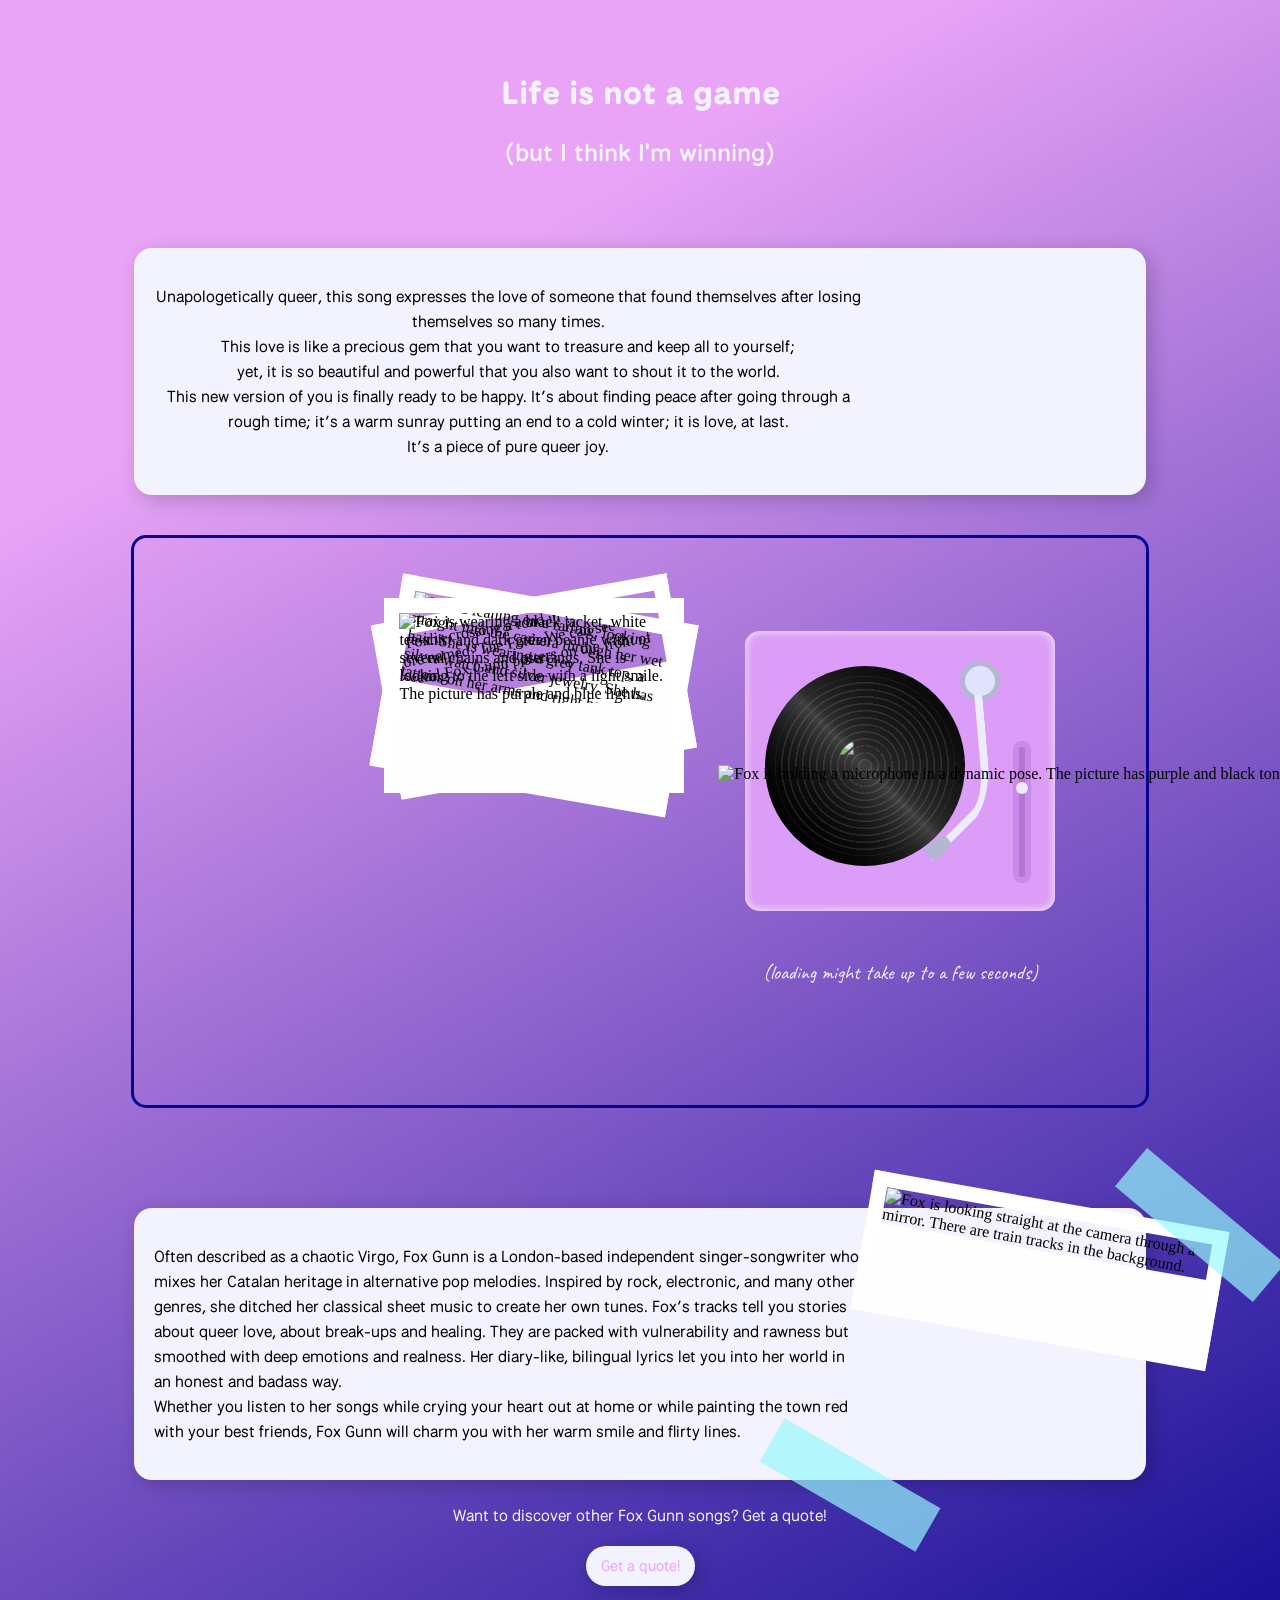
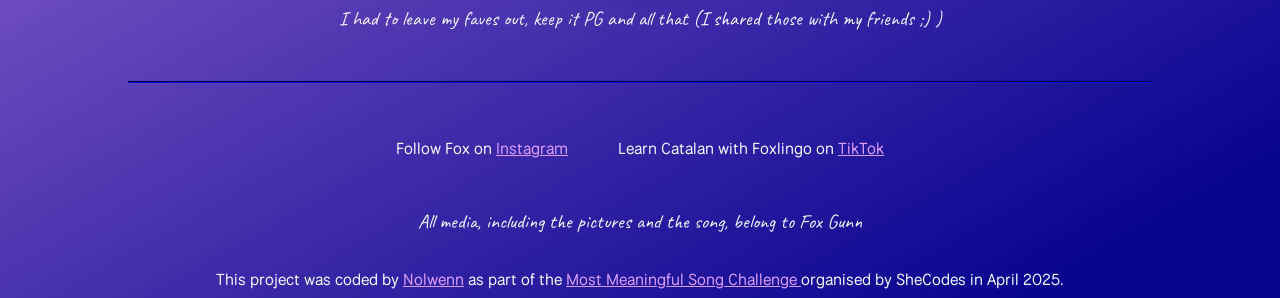
==== commit 65e0276d: "updated footer style & positioning + texts line heights + elements positions" ====
--- a/copie index pour test.html
+++ b/copie index pour test.html
@@ -21,7 +21,7 @@
           Unapologetically queer, this song expresses the love of someone that found themselves 
           after losing themselves so many times. 
           <br>This love is like a precious gem that you want to treasure and keep all to yourself; 
-          yet, it is so beautiful and powerful that you also want to shout it to the world. 
+          <br>yet, it is so beautiful and powerful that you also want to shout it to the world. 
           <br>This new version of you is finally ready to be happy.
           It’s about finding peace after going through a rough time; 
           it’s a warm sunray putting an end to a cold winter; it is love, at last.
@@ -47,35 +47,42 @@
         <span class="close cursor" onclick="closeGalleryModal()">&times;</span>
         <div class="gallery-content">
           <div class="my-slides">
-            <a href="https://www.instagram.com/p/DGygYgtO-hz/?img_index=1" target="_blank"><img src="https://s3.amazonaws.com/shecodesio-production/uploads/files/000/162/470/original/1.jpg?1744025831" alt="Fox is wearing a black jacket, white tee-shirt and dark green beanie with several chains and piercings. She is looking to the left side with a light smile. The picture has purple and blue lights." />
+            <a href="https://www.instagram.com/p/DGygYgtO-hz/?img_index=1" target="_blank">
+              <img src="https://s3.amazonaws.com/shecodesio-production/uploads/files/000/162/470/original/1.jpg?1744025831" alt="Fox is wearing a black jacket, white tee-shirt and dark green beanie with several chains and piercings. She is looking to the left side with a light smile. The picture has purple and blue lights." />
             </a>
             
           </div>
           <div class="my-slides">
-            <a href="https://www.instagram.com/p/C7wyWbQoWf8/?img_index=1" target="_blank"><img src="https://s3.amazonaws.com/shecodesio-production/uploads/files/000/162/471/original/2.jpg?1744026020" alt="Fox is crossing a road in front of a store named ‘The Fox’. We can see several Fox Gunn posters on the front of the shop."/>
-            </a>
-          </div>
-          <div class="my-slides">
-            <a href="https://www.instagram.com/p/C33MuTHrui9/?img_index=3" target="_blank"><img src="https://s3.amazonaws.com/shecodesio-production/uploads/files/000/162/472/original/3.png?1744026137" alt="The singer is blurred in the background. We can see her hand wearing several rings rested on a microphone pole."/>
-            </a>
-          </div>
-          <div class="my-slides">
-            <a href="https://www.instagram.com/p/C8M8JNitvyw/?img_index=1" target="_blank"> <img src="https://s3.amazonaws.com/shecodesio-production/uploads/files/000/162/473/original/4.jpg?1744026171" alt="Fox is leaning backward on a bed while her girlfriend films her with a vintage camera. There is a caption saying “I told my therapist about you” at the bottom of the picture." />
+            <a href="https://www.instagram.com/p/C7wyWbQoWf8/?img_index=1" target="_blank">
+              <img src="https://s3.amazonaws.com/shecodesio-production/uploads/files/000/162/471/original/2.jpg?1744026020" alt="Fox is crossing a road in front of a store named ‘The Fox’. We can see several Fox Gunn posters on the front of the shop."/>
+            </a>
+          </div>
+          <div class="my-slides">
+            <a href="https://www.instagram.com/p/C33MuTHrui9/?img_index=3" target="_blank">
+              <img src="https://s3.amazonaws.com/shecodesio-production/uploads/files/000/162/472/original/3.png?1744026137" alt="The singer is blurred in the background. We can see her hand wearing several rings rested on a microphone pole."/>
+            </a>
+          </div>
+          <div class="my-slides">
+            <a href="https://www.instagram.com/p/C8M8JNitvyw/?img_index=1" target="_blank">
+              <img src="https://s3.amazonaws.com/shecodesio-production/uploads/files/000/162/473/original/4.jpg?1744026171" alt="Fox is leaning backward on a bed while her girlfriend films her with a vintage camera. There is a caption saying “I told my therapist about you” at the bottom of the picture." />
             </a>
            
           </div>
           <div class="my-slides">
-            <a href="https://www.instagram.com/p/C74JHUhNrBP/?img_index=1" target="_blank"><img src="https://s3.amazonaws.com/shecodesio-production/uploads/files/000/162/474/original/5.jpg?1744026218" alt="Fox is leaning on a railing, looking straight into the camera through her wet hair. She is wearing a grey tank top, a silver watch and silver jewelry. She has tattoos on her arms and right hand." />
+            <a href="https://www.instagram.com/p/C74JHUhNrBP/?img_index=1" target="_blank">
+              <img src="https://s3.amazonaws.com/shecodesio-production/uploads/files/000/162/474/original/5.jpg?1744026218" alt="Fox is leaning on a railing, looking straight into the camera through her wet hair. She is wearing a grey tank top, a silver watch and silver jewelry. She has tattoos on her arms and right hand." />
             </a>
             
           </div>
           <div class="my-slides">
-            <a href="https://www.instagram.com/p/C5HUve2tJ4E/?img_index=4" target="_blank"><img src="https://s3.amazonaws.com/shecodesio-production/uploads/files/000/162/475/original/6.jpg?1744026241" alt="Fox has her mouth wide opened and is eating a bagel. She is wearing a black beanie and green velvet jacket with a yellow patch."/>
+            <a href="https://www.instagram.com/p/C5HUve2tJ4E/?img_index=4" target="_blank">
+              <img src="https://s3.amazonaws.com/shecodesio-production/uploads/files/000/162/475/original/6.jpg?1744026241" alt="Fox has her mouth wide opened and is eating a bagel. She is wearing a black beanie and green velvet jacket with a yellow patch."/>
             </a>
             
           </div>
           <div class="my-slides">
-            <a href="https://www.instagram.com/foxgunnnnn/" target="_blank"><img src="https://s3.amazonaws.com/shecodesio-production/uploads/files/000/162/476/original/7.png?1744026422" alt="The singer and two musicians are smiling after a concert with the public in the background."/>
+            <a href="https://www.instagram.com/foxgunnnnn/" target="_blank">
+              <img src="https://s3.amazonaws.com/shecodesio-production/uploads/files/000/162/476/original/7.png?1744026422" alt="The singer and two musicians are smiling after a concert with the public in the background."/>
             </a>
             
           </div>
@@ -117,7 +124,9 @@
         data-loop="1"
         id="youtube-player"
       ></div>
-    </div>
+      
+    </div>
+    <p class="loading-note caveat-handwritten">(loading might take up to a few seconds)</p>
     </div>
     </div>
     
@@ -154,27 +163,25 @@
       </div>
     </div>
     </div>
+    <hr />
     <footer>
       <div class="links">
-        <span class="social-links national-park-main-text">Follow Fox on
+        <span class="instagram national-park-main-text">Follow Fox on
           <a href="https://www.instagram.com/foxgunnnnn/" target="_blank"> Instagram
           </a> 
-          <br>
-        Learn Catalan with Foxlingo on
+        </span>
+        <span class="tiktok national-park-main-text">Learn Catalan with Foxlingo on
         <a href="https://www.tiktok.com/@foxgunnnnn" target="_blank"> TikTok
         </a>
-      </span>
+        </span>
       </div>
       <div class="copyrights caveat-handwritten">
         All media, including the pictures and the song, belong to Fox Gunn
       </div>
       <div class="my-info national-park-main-text">
-        This project was coded by Nolwenn as part of the 
-        <a href="https://www.shecodes.io/contests/most-meaningful-song-challenge">Most Meaningful Song Challenge
-        </a> organised by SheCodes in July 2024.
-        <br> Learn more on 
-        <a href="https://github.com/Junodity/Song-challenge" target="_blank">Github
-        </a>
+        This project was coded by <a href="https://github.com/Junodity/Song-challenge" target="_blank">Nolwenn</a> as part of the 
+        <a href="https://www.shecodes.io/contests/most-meaningful-song-challenge" target="_blank">Most Meaningful Song Challenge
+        </a> organised by SheCodes in April 2025.
       </div>
     </footer>
   </body>
--- a/style.css
+++ b/style.css
@@ -76,6 +76,7 @@
   text-align: center;
   max-width: 70%;
   padding: 20px;
+  line-height: 25px;
 }
 
 .intro-picture {
@@ -431,10 +432,19 @@
   transition: 1s;
 }
 
+.loading-note {
+  position: relative;
+  top: 40px;
+  left: 260px;
+  text-align: center;
+  color: #f2f3fe;
+  font-size: 20px;
+}
+
 .end-pic img {
   position: absolute;
-  right: 70px;
-  top: 1120px;
+  right: 60px;
+  top: 1200px;
   max-width: 330px;
   max-height: 330px;
   border: solid 15px #ffffff;
@@ -451,13 +461,13 @@
   transform: rotate(40deg);
 }
 .end-pic::before {
-  top: 1140px;
-  right: 0px;
+  top: 1200px;
+  right: -10px;
   z-index: 2;
 }
 .end-pic::after {
-  top: 1380px;
-  right: 330px;
+  top: 1460px;
+  right: 340px;
   z-index: 2;
   transform: rotate(30deg);
 }
@@ -478,6 +488,7 @@
   /* text-align: center; */
   max-width: 70%;
   padding: 20px;
+  line-height: 25px;
 }
 
 /*Quote Generator styling*/
@@ -577,13 +588,34 @@
   text-align: center;
   font-size: 20px;
   padding: 15px;
-}
-
-.links,
+  margin-bottom: 20px;
+}
+
+/* .links,
 .my-info {
   margin-left: 30px;
-}
+} */
 
 .links {
+  display: flex;
+  justify-content: center;
+  align-items: center;
   padding: 10px;
 }
+
+.instagram {
+  padding: 25px;
+}
+
+.tiktok {
+  padding: 25px;
+}
+
+.my-info {
+  text-align: center;
+}
+
+hr {
+  border-color: #06038f;
+  margin: 50px 120px 20px 120px;
+}
